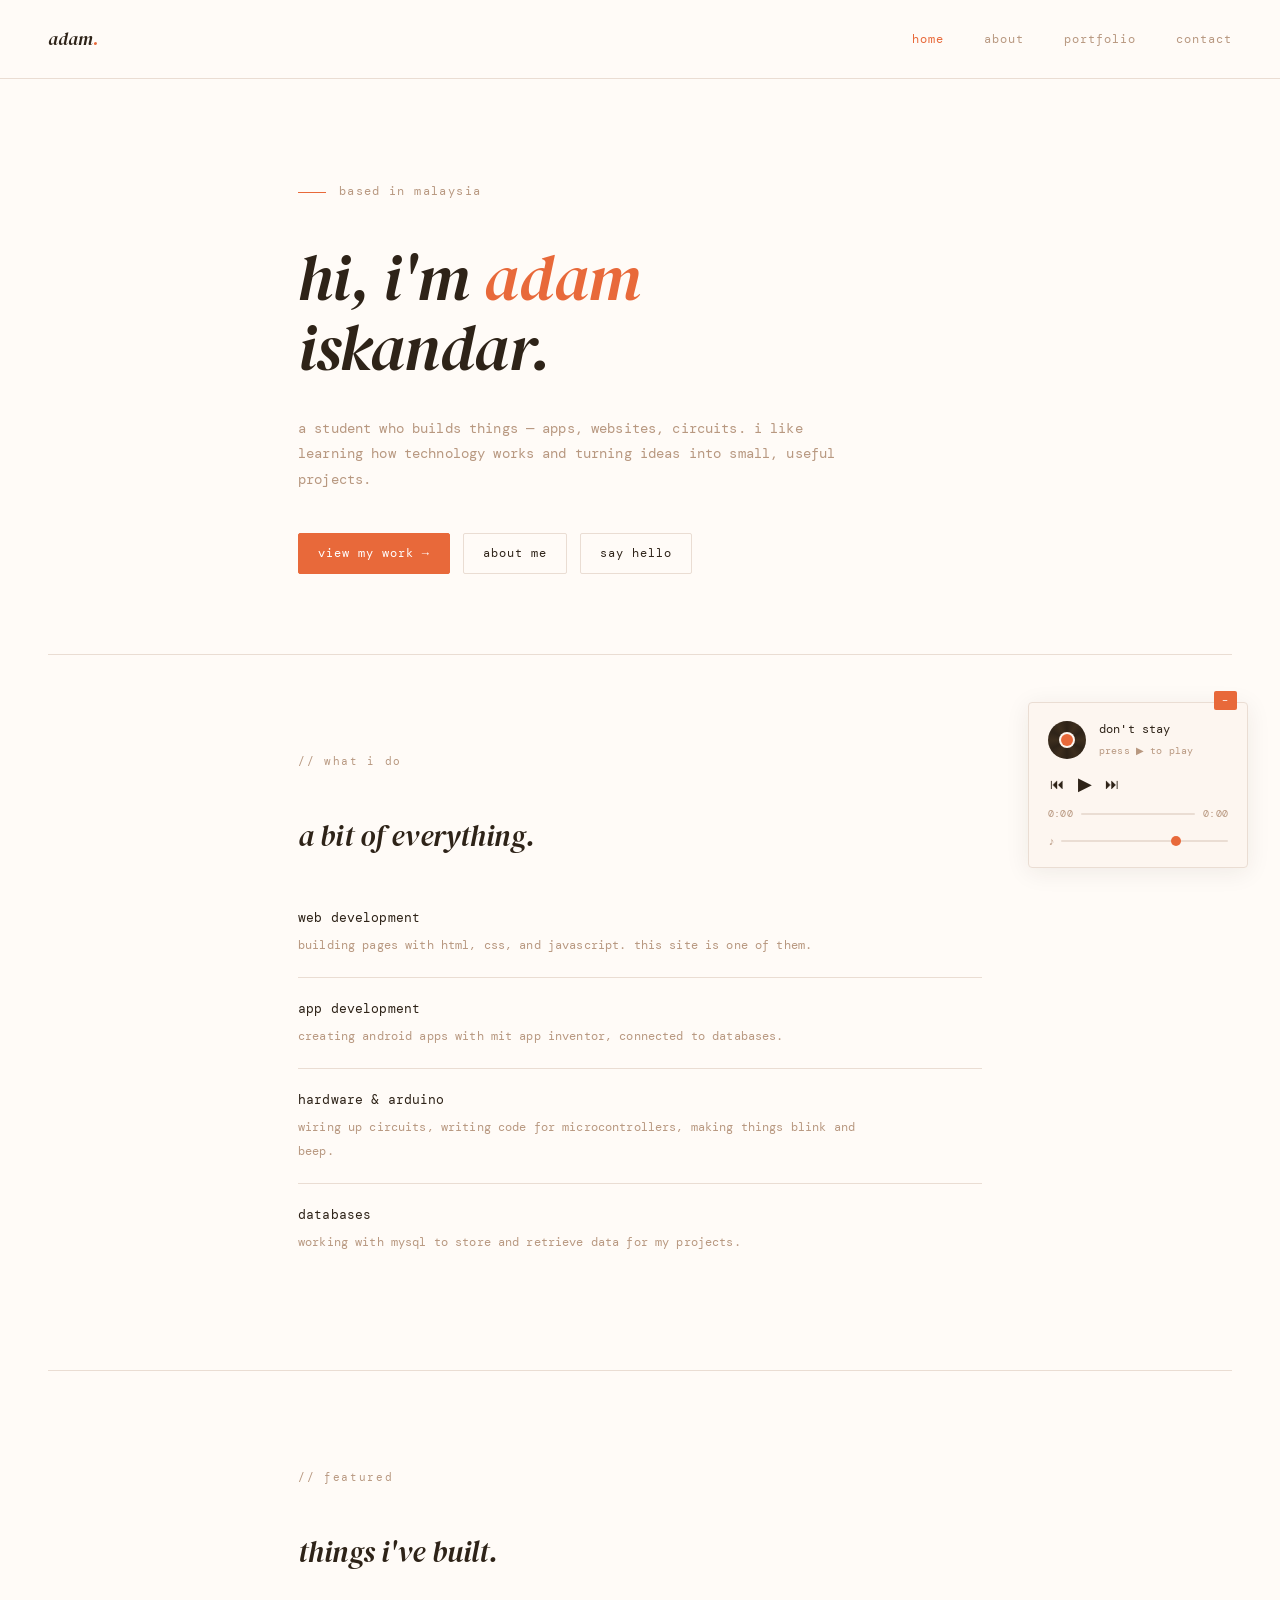
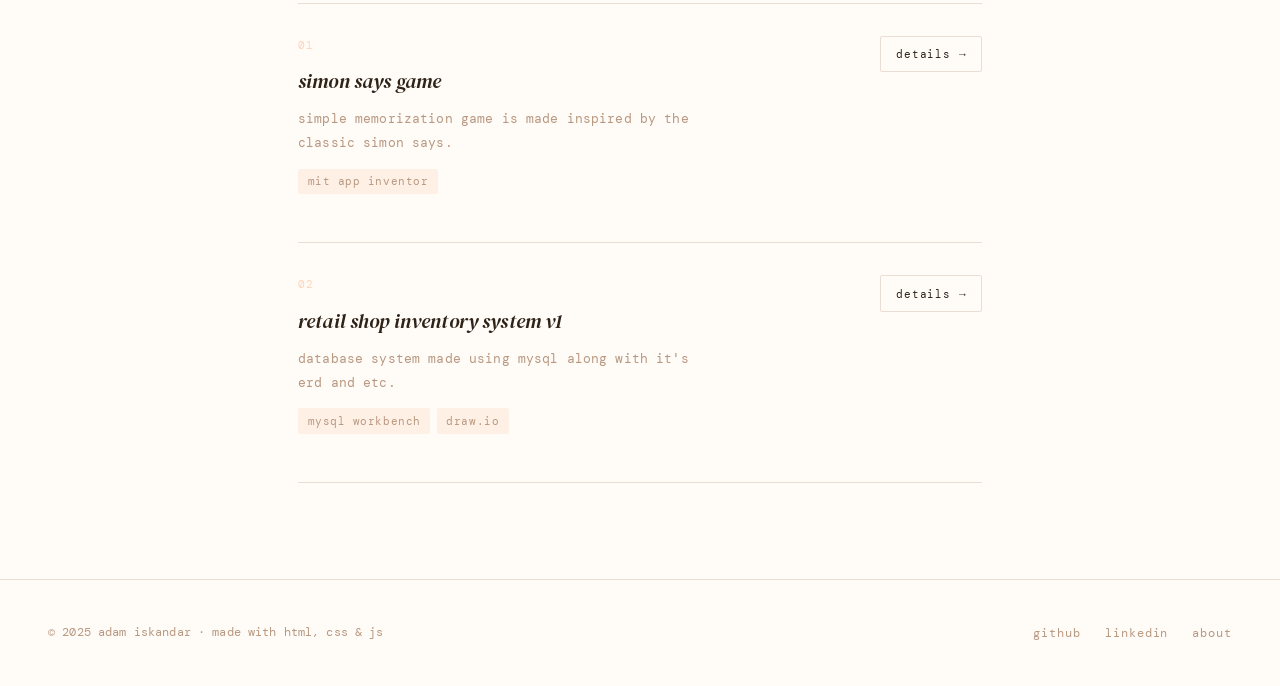
==== index.html @ a031c63f "coding" ====
<!DOCTYPE html>
<html lang="en">
<head>
  <meta charset="UTF-8" />
  <meta name="viewport" content="width=device-width, initial-scale=1.0" />
  <title>adam iskandar</title>
  <link rel="stylesheet" href="style.css" />
</head>
<body>

<!-- ========== NAV ========== -->
<nav>
  <div class="nav-logo">adam<span>.</span></div>
  <ul class="nav-links" id="nav-links">
    <li><a href="index.html" class="active">home</a></li>
    <li><a href="about.html">about</a></li>
    <li><a href="portfolio.html">portfolio</a></li>
    <li><a href="contact.html">contact</a></li>
  </ul>
  <button class="hamburger" id="hamburger" aria-label="menu">
    <span></span><span></span><span></span>
  </button>
</nav>

<div class="page-wrap">

  <!-- ========== HERO ========== -->
  <div class="hero fade-in">

    <div class="hero-eyebrow">based in malaysia</div>

    <div class="hero-photo-wrap">
      <img
        src="images/photo.jpg"
        alt="adam iskandar"
        class="hero-photo"
        onerror="this.style.display='none'"
      />
    </div>

    <h1 class="display-title">
      hi, i'm <span>adam</span><br />
      iskandar.
    </h1>

    <div class="hero-bio">
      <p>
        a student who builds things — apps, websites, circuits.
        i like learning how technology works and turning ideas into
        small, useful projects.
      </p>
    </div>

    <div class="hero-links">
      <a href="portfolio.html" class="btn btn-solid">view my work →</a>
      <a href="about.html"     class="btn btn-ghost">about me</a>
      <a href="contact.html"   class="btn btn-ghost">say hello</a>
    </div>

  </div>

  <hr class="section-divider" />

  <!-- ========== WHAT I DO ========== -->
  <div class="section fade-in">
    <span class="section-label">// what i do</span>
    <h2>a bit of everything.</h2>

    <div style="margin-top:1.5rem;">

      <div style="padding:1.2rem 0; border-bottom:1px solid var(--line);">
        <div style="font-size:0.8rem; color:var(--text); margin-bottom:0.3rem;">web development</div>
        <p style="font-size:0.78rem;">building pages with html, css, and javascript. this site is one of them.</p>
      </div>

      <div style="padding:1.2rem 0; border-bottom:1px solid var(--line);">
        <div style="font-size:0.8rem; color:var(--text); margin-bottom:0.3rem;">app development</div>
        <p style="font-size:0.78rem;">creating android apps with mit app inventor, connected to databases.</p>
      </div>

      <div style="padding:1.2rem 0; border-bottom:1px solid var(--line);">
        <div style="font-size:0.8rem; color:var(--text); margin-bottom:0.3rem;">hardware & arduino</div>
        <p style="font-size:0.78rem;">wiring up circuits, writing code for microcontrollers, making things blink and beep.</p>
      </div>

      <div style="padding:1.2rem 0;">
        <div style="font-size:0.8rem; color:var(--text); margin-bottom:0.3rem;">databases</div>
        <p style="font-size:0.78rem;">working with mysql to store and retrieve data for my projects.</p>
      </div>

    </div>

  </div>

  <hr class="section-divider" />

  <!-- ========== FEATURED ========== -->
  <div class="section fade-in">
    <span class="section-label">// featured</span>
    <h2>things i've built.</h2>

    <div class="project-list">

      <div class="project-item">
        <div>
          <div class="project-num">01</div>
          <div class="project-title">simon says game</div>
          <p class="project-desc">simple memorization game is made inspired by the classic simon says.</p>
          <div class="project-tools">
            <span class="tool-tag">mit app inventor</span>
          </div>
        </div>
        <div class="project-btns">
          <a href="portfolio.html" class="btn btn-ghost">details →</a>
        </div>
      </div>

      <div class="project-item">
        <div>
          <div class="project-num">02</div>
          <div class="project-title">retail shop inventory system v1</div>
          <p class="project-desc">database system made using mysql along with it's erd and etc.</p>
          <div class="project-tools">
            <span class="tool-tag">mysql workbench</span>
            <span class="tool-tag">draw.io</span>
          </div>
        </div>
        <div class="project-btns">
          <a href="portfolio.html" class="btn btn-ghost">details →</a>
        </div>
      </div>

    </div>
  </div>

  <!-- ========== FOOTER ========== -->
  <footer>
    <p>© 2025 adam iskandar · made with html, css & js</p>
    <ul class="footer-links">
      <li><a href="https://github.com/yourusername" target="_blank">github</a></li>
      <li><a href="https://linkedin.com/in/yourusername" target="_blank">linkedin</a></li>
      <li><a href="about.html">about</a></li>
    </ul>
  </footer>

</div>

<!-- ========== MUSIC PLAYER ========== -->
<div class="music-player" id="music-player">
  <button class="player-toggle" id="player-toggle">−</button>
  <button class="mini-btn" id="mini-btn">♪ music</button>
  <div class="player-header">
    <div class="vinyl" id="vinyl"></div>
    <div class="player-info">
      <div class="player-track" id="track-label">lofi beats</div>
      <div class="player-status" id="player-status">press ▶ to play</div>
    </div>
  </div>
  <div class="player-controls">
    <button class="ctrl-btn" id="prev-btn">⏮</button>
    <button class="ctrl-btn play-btn" id="play-btn">▶</button>
    <button class="ctrl-btn" id="next-btn">⏭</button>
  </div>
  <div class="progress-wrap">
    <span class="time-label" id="current-time">0:00</span>
    <div class="progress-bar" id="progress-bar">
      <div class="progress-fill" id="progress-fill"></div>
    </div>
    <span class="time-label" id="total-time">0:00</span>
  </div>
  <div class="volume-wrap">
    <span>♪</span>
    <input type="range" class="volume-slider" id="volume-slider" min="0" max="1" step="0.05" value="0.7" />
  </div></div>

<script src="main.js"></script>
</body>
</html>
---- style.css ----
/* ============================================
   adam iskandar — portfolio
   lo-fi minimalist · soft orange + white
   ============================================ */

@import url('https://fonts.googleapis.com/css2?family=DM+Serif+Display:ital@0;1&family=DM+Mono:wght@300;400;500&display=swap');

/* ---- tokens ---- */
:root {
  --bg:          #FFFBF7;
  --orange:      #E8693A;
  --peach:       #FFD4B8;
  --peach-light: #FFF0E6;
  --text:        #2E2318;
  --muted:       #B89880;
  --line:        #EADDD3;
  --white:       #FFFFFF;
  --player-bg:   #FDF6F0;
}

/* ---- reset ---- */
*, *::before, *::after { box-sizing: border-box; margin: 0; padding: 0; }

html { scroll-behavior: smooth; }

body {
  font-family: 'DM Mono', monospace;
  background-color: var(--bg);
  color: var(--text);
  font-size: 14px;
  line-height: 1.8;
  letter-spacing: 0.01em;
}

/* all text lowercase via CSS */
body, nav, h1, h2, h3, h4, p, a, span, button, label {
  text-transform: lowercase;
}

a { text-decoration: none; color: inherit; }
img { max-width: 100%; display: block; }

/* ---- NAV ---- */
nav {
  position: fixed;
  top: 0; left: 0; right: 0;
  z-index: 200;
  display: flex;
  align-items: center;
  justify-content: space-between;
  padding: 1.4rem 3rem;
  background-color: var(--bg);
  border-bottom: 1px solid var(--line);
}

.nav-logo {
  font-family: 'DM Serif Display', serif;
  font-style: italic;
  font-size: 1.15rem;
  color: var(--text);
  letter-spacing: 0;
  text-transform: lowercase;
}

.nav-logo span { color: var(--orange); }

.nav-links {
  display: flex;
  list-style: none;
  gap: 2.5rem;
}

.nav-links a {
  font-size: 0.78rem;
  color: var(--muted);
  letter-spacing: 0.08em;
  transition: color 0.2s;
}

.nav-links a:hover,
.nav-links a.active {
  color: var(--orange);
}

/* mobile hamburger */
.hamburger {
  display: none;
  flex-direction: column;
  gap: 5px;
  background: none;
  border: none;
  cursor: pointer;
  padding: 4px;
}
.hamburger span {
  display: block;
  width: 22px;
  height: 1.5px;
  background: var(--text);
  border-radius: 2px;
  transition: all 0.3s;
}

/* ---- PAGE WRAPPER ---- */
.page-wrap {
  padding-top: 70px; /* offset for fixed nav */
}

/* ---- SECTIONS ---- */
.section {
  padding: 6rem 3rem;
  max-width: 780px;
  margin: 0 auto;
}

.section-wide {
  padding: 6rem 3rem;
  max-width: 1000px;
  margin: 0 auto;
}

.section-divider {
  border: none;
  border-top: 1px solid var(--line);
  margin: 0 3rem;
}

.section-label {
  font-size: 0.7rem;
  letter-spacing: 0.15em;
  color: var(--muted);
  margin-bottom: 2.5rem;
  display: block;
}

/* ---- TYPOGRAPHY ---- */
.display-title {
  font-family: 'DM Serif Display', serif;
  font-style: italic;
  font-size: clamp(2.4rem, 6vw, 4rem);
  line-height: 1.1;
  font-weight: 400;
  letter-spacing: -0.01em;
  text-transform: lowercase;
}

.display-title span { color: var(--orange); }

h2 {
  font-family: 'DM Serif Display', serif;
  font-style: italic;
  font-size: 1.8rem;
  font-weight: 400;
  margin-bottom: 1.5rem;
  text-transform: lowercase;
}

p {
  color: var(--muted);
  font-size: 0.85rem;
  line-height: 1.9;
  max-width: 560px;
}

/* ---- BUTTONS ---- */
.btn {
  display: inline-block;
  font-family: 'DM Mono', monospace;
  font-size: 0.75rem;
  letter-spacing: 0.08em;
  padding: 0.55rem 1.2rem;
  border-radius: 2px;
  border: 1px solid transparent;
  cursor: pointer;
  transition: all 0.2s;
  text-transform: lowercase;
}

.btn-solid {
  background: var(--orange);
  color: var(--white);
  border-color: var(--orange);
}
.btn-solid:hover {
  background: #d15a2d;
  border-color: #d15a2d;
}

.btn-ghost {
  background: transparent;
  color: var(--text);
  border-color: var(--line);
}
.btn-ghost:hover {
  border-color: var(--orange);
  color: var(--orange);
}

/* ---- HERO ---- */
.hero {
  padding: 7rem 3rem 5rem;
  max-width: 780px;
  margin: 0 auto;
}

.hero-eyebrow {
  font-size: 0.72rem;
  color: var(--muted);
  letter-spacing: 0.12em;
  margin-bottom: 1.8rem;
  display: flex;
  align-items: center;
  gap: 0.8rem;
}

.hero-eyebrow::before {
  content: '';
  display: inline-block;
  width: 28px;
  height: 1px;
  background: var(--orange);
}

.hero-photo-wrap {
  margin: 2.5rem 0;
}

.hero-photo {
  width: 96px;
  height: 96px;
  border-radius: 50%;
  object-fit: cover;
  border: 2px solid var(--peach);
}

.hero-bio {
  margin: 2rem 0 2.5rem;
}

.hero-links {
  display: flex;
  gap: 0.8rem;
  flex-wrap: wrap;
  margin-top: 2rem;
}

/* ---- ABOUT ---- */
.about-grid {
  display: grid;
  grid-template-columns: 1fr 1fr;
  gap: 4rem;
  align-items: start;
}

.skills-list {
  list-style: none;
  margin-top: 0.5rem;
}

.skills-list li {
  font-size: 0.8rem;
  color: var(--muted);
  padding: 0.55rem 0;
  border-bottom: 1px solid var(--line);
  display: flex;
  align-items: center;
  gap: 0.6rem;
}

.skills-list li::before {
  content: '◦';
  color: var(--orange);
  font-size: 0.9rem;
}

.edu-item {
  margin-bottom: 1.8rem;
}
.edu-item h4 {
  font-size: 0.82rem;
  color: var(--text);
  font-weight: 500;
  margin-bottom: 0.2rem;
  text-transform: lowercase;
}
.edu-item p {
  font-size: 0.76rem;
  color: var(--muted);
}

/* ---- PORTFOLIO ---- */
.filter-bar {
  display: flex;
  gap: 0.6rem;
  flex-wrap: wrap;
  margin-bottom: 3rem;
}

.filter-btn {
  font-family: 'DM Mono', monospace;
  font-size: 0.72rem;
  letter-spacing: 0.1em;
  padding: 0.4rem 1rem;
  background: transparent;
  border: 1px solid var(--line);
  border-radius: 2px;
  color: var(--muted);
  cursor: pointer;
  transition: all 0.2s;
  text-transform: lowercase;
}
.filter-btn:hover,
.filter-btn.active {
  border-color: var(--orange);
  color: var(--orange);
}

/* project list (not cards, lo-fi style) */
.project-list {
  display: flex;
  flex-direction: column;
  gap: 0;
}

.project-item {
  padding: 2rem 0;
  border-bottom: 1px solid var(--line);
  display: grid;
  grid-template-columns: 1fr auto;
  gap: 1.5rem;
  align-items: start;
  transition: opacity 0.2s;
}

.project-item:first-child { border-top: 1px solid var(--line); }

.project-num {
  font-size: 0.68rem;
  color: var(--peach);
  letter-spacing: 0.1em;
  margin-bottom: 0.5rem;
}

.project-title {
  font-family: 'DM Serif Display', serif;
  font-style: italic;
  font-size: 1.25rem;
  font-weight: 400;
  margin-bottom: 0.5rem;
  text-transform: lowercase;
}

.project-desc {
  font-size: 0.8rem;
  color: var(--muted);
  margin-bottom: 0.8rem;
  max-width: 420px;
}

.project-tools {
  display: flex;
  flex-wrap: wrap;
  gap: 0.4rem;
  margin-bottom: 1rem;
}

.tool-tag {
  font-size: 0.68rem;
  color: var(--muted);
  background: var(--peach-light);
  padding: 0.2rem 0.6rem;
  border-radius: 2px;
  letter-spacing: 0.05em;
  text-transform: lowercase;
}

.project-btns {
  display: flex;
  gap: 0.5rem;
  flex-wrap: wrap;
}

.project-btns .btn { font-size: 0.7rem; padding: 0.45rem 0.9rem; }

/* ---- CONTACT ---- */
.contact-list {
  list-style: none;
  margin-top: 1rem;
}
.contact-list li {
  padding: 1rem 0;
  border-bottom: 1px solid var(--line);
  display: flex;
  align-items: center;
  justify-content: space-between;
  gap: 1rem;
}
.contact-list li:first-child { border-top: 1px solid var(--line); }

.contact-label {
  font-size: 0.72rem;
  letter-spacing: 0.1em;
  color: var(--muted);
  min-width: 80px;
}
.contact-value {
  font-size: 0.82rem;
  color: var(--text);
}
.contact-value a:hover { color: var(--orange); }

/* ---- FOOTER ---- */
footer {
  padding: 2.5rem 3rem;
  border-top: 1px solid var(--line);
  display: flex;
  align-items: center;
  justify-content: space-between;
  gap: 1rem;
  flex-wrap: wrap;
}

footer p {
  font-size: 0.72rem;
  color: var(--muted);
  max-width: none;
}

.footer-links {
  display: flex;
  gap: 1.5rem;
  list-style: none;
}

.footer-links a {
  font-size: 0.72rem;
  color: var(--muted);
  letter-spacing: 0.08em;
  transition: color 0.2s;
}

.footer-links a:hover { color: var(--orange); }

/* ---- MUSIC PLAYER ---- */
/* floats bottom-left, lo-fi vinyl style */
.music-player {
  position: fixed;
  bottom: 2rem;
  right: 2rem;
  z-index: 300;
  background: var(--player-bg);
  border: 1px solid var(--line);
  border-radius: 4px;
  padding: 1rem 1.2rem;
  min-width: 220px;
  box-shadow: 0 4px 24px rgba(46,35,24,0.08);
  transition: all 0.3s;
}

.music-player.collapsed {
  min-width: auto;
  padding: 0.8rem;
}

.player-toggle {
  position: absolute;
  top: -12px;
  right: 10px;
  background: var(--orange);
  border: none;
  border-radius: 2px;
  color: white;
  font-family: 'DM Mono', monospace;
  font-size: 0.65rem;
  padding: 0.2rem 0.5rem;
  cursor: pointer;
  text-transform: lowercase;
  letter-spacing: 0.05em;
}

.player-header {
  display: flex;
  align-items: center;
  gap: 0.8rem;
  margin-bottom: 0.8rem;
}

/* vinyl record disc */
.vinyl {
  width: 38px;
  height: 38px;
  border-radius: 50%;
  background: conic-gradient(
    #2E2318 0deg, #3d2e1e 30deg,
    #2E2318 60deg, #3d2e1e 90deg,
    #2E2318 120deg, #3d2e1e 150deg,
    #2E2318 180deg, #3d2e1e 210deg,
    #2E2318 240deg, #3d2e1e 270deg,
    #2E2318 300deg, #3d2e1e 330deg,
    #2E2318 360deg
  );
  position: relative;
  flex-shrink: 0;
  transition: animation 0.3s;
}

.vinyl::after {
  content: '';
  position: absolute;
  top: 50%; left: 50%;
  transform: translate(-50%, -50%);
  width: 12px;
  height: 12px;
  border-radius: 50%;
  background: var(--orange);
  box-shadow: 0 0 0 2px var(--player-bg);
}

.vinyl.spinning {
  animation: spin 3s linear infinite;
}

@keyframes spin {
  from { transform: rotate(0deg); }
  to   { transform: rotate(360deg); }
}

.player-info {
  flex: 1;
  min-width: 0;
}

.player-track {
  font-size: 0.75rem;
  color: var(--text);
  white-space: nowrap;
  overflow: hidden;
  text-overflow: ellipsis;
  text-transform: lowercase;
}

.player-status {
  font-size: 0.65rem;
  color: var(--muted);
  margin-top: 0.1rem;
}

.player-controls {
  display: flex;
  align-items: center;
  gap: 0.6rem;
  margin-bottom: 0.6rem;
}

.ctrl-btn {
  background: none;
  border: none;
  cursor: pointer;
  color: var(--text);
  font-size: 0.9rem;
  padding: 2px;
  transition: color 0.2s;
  line-height: 1;
}
.ctrl-btn:hover { color: var(--orange); }
.ctrl-btn.play-btn { font-size: 1.1rem; }

/* progress bar */
.progress-wrap {
  display: flex;
  align-items: center;
  gap: 0.5rem;
  margin-bottom: 0.5rem;
}

.progress-bar {
  flex: 1;
  height: 2px;
  background: var(--line);
  border-radius: 2px;
  cursor: pointer;
  position: relative;
}

.progress-fill {
  height: 100%;
  background: var(--orange);
  border-radius: 2px;
  width: 0%;
  transition: width 0.1s linear;
}

.time-label {
  font-size: 0.62rem;
  color: var(--muted);
  white-space: nowrap;
}

/* volume */
.volume-wrap {
  display: flex;
  align-items: center;
  gap: 0.4rem;
}

.volume-wrap span { font-size: 0.7rem; color: var(--muted); }

input[type="range"].volume-slider {
  -webkit-appearance: none;
  appearance: none;
  flex: 1;
  height: 2px;
  background: var(--line);
  border-radius: 2px;
  cursor: pointer;
  outline: none;
}
input[type="range"].volume-slider::-webkit-slider-thumb {
  -webkit-appearance: none;
  width: 10px;
  height: 10px;
  border-radius: 50%;
  background: var(--orange);
  cursor: pointer;
}

/* upload hint */
.player-hint {
  font-size: 0.65rem;
  color: var(--muted);
  text-align: center;
  margin-top: 0.4rem;
  line-height: 1.4;
}

.player-file-input { display: none; }

.upload-btn {
  background: none;
  border: 1px solid var(--line);
  border-radius: 2px;
  font-family: 'DM Mono', monospace;
  font-size: 0.68rem;
  color: var(--muted);
  padding: 0.3rem 0.7rem;
  cursor: pointer;
  transition: all 0.2s;
  text-transform: lowercase;
  width: 100%;
  margin-top: 0.5rem;
}
.upload-btn:hover { border-color: var(--orange); color: var(--orange); }

/* collapsed state */
.music-player.collapsed .player-controls,
.music-player.collapsed .progress-wrap,
.music-player.collapsed .volume-wrap,
.music-player.collapsed .player-hint,
.music-player.collapsed .upload-btn,
.music-player.collapsed .player-header { display: none; }

.music-player.collapsed .mini-btn {
  display: flex !important;
  align-items: center;
  gap: 0.5rem;
  background: none;
  border: none;
  cursor: pointer;
  font-family: 'DM Mono', monospace;
  font-size: 0.7rem;
  color: var(--muted);
  text-transform: lowercase;
}

.mini-btn { display: none; }

/* ---- FADE IN ---- */
.fade-in {
  opacity: 0;
  transform: translateY(16px);
  transition: opacity 0.6s ease, transform 0.6s ease;
}
.fade-in.visible {
  opacity: 1;
  transform: translateY(0);
}

/* ---- RESPONSIVE ---- */
@media (max-width: 680px) {
  nav { padding: 1.2rem 1.5rem; }
  .nav-links {
    display: none;
    position: absolute;
    top: 60px; left: 0; right: 0;
    flex-direction: column;
    background: var(--bg);
    padding: 1.5rem;
    gap: 1.2rem;
    border-bottom: 1px solid var(--line);
  }
  .nav-links.open { display: flex; }
  .hamburger { display: flex; }

  .hero, .section, .section-wide { padding: 4rem 1.5rem; }
  .section-divider { margin: 0 1.5rem; }
  footer { padding: 2rem 1.5rem; }

  .about-grid { grid-template-columns: 1fr; gap: 2.5rem; }

  .project-item {
    grid-template-columns: 1fr;
  }

  .music-player {
    bottom: 1rem;
    right: 1rem;
    min-width: 200px;
  }
}
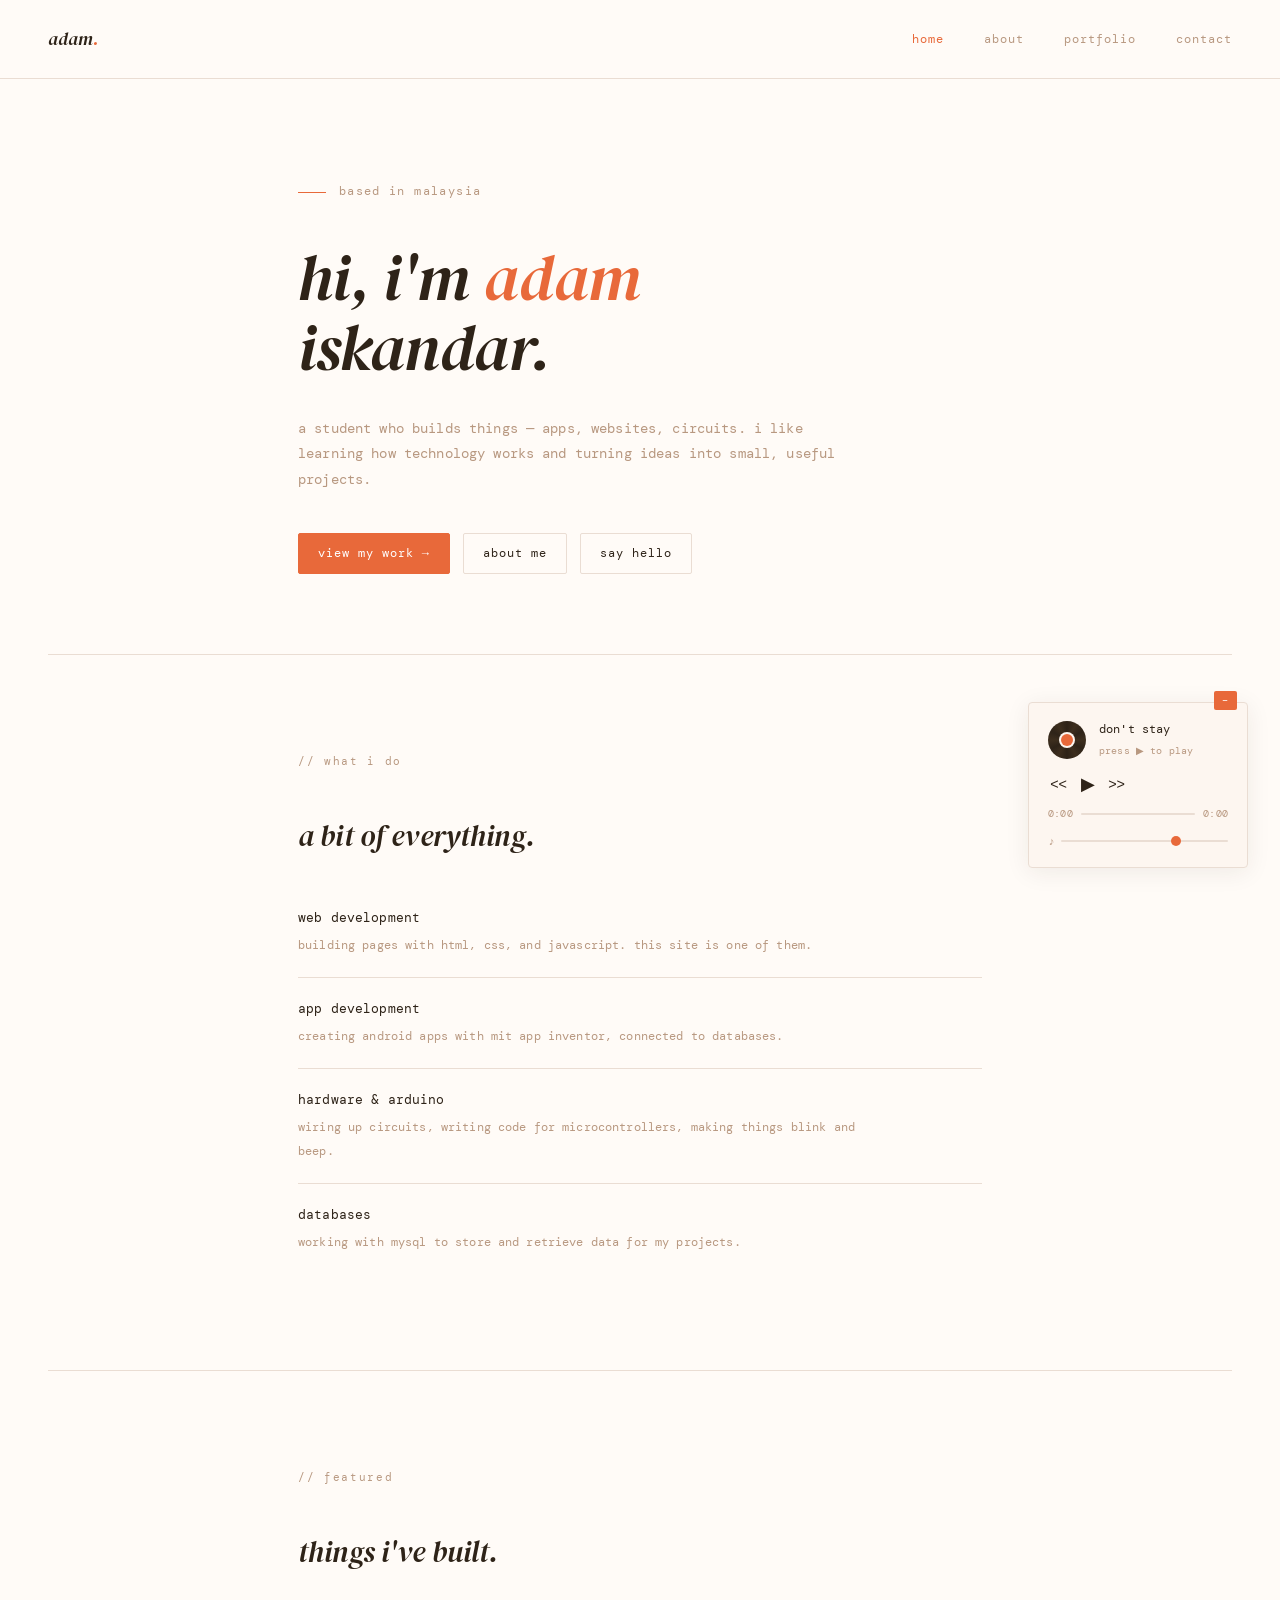
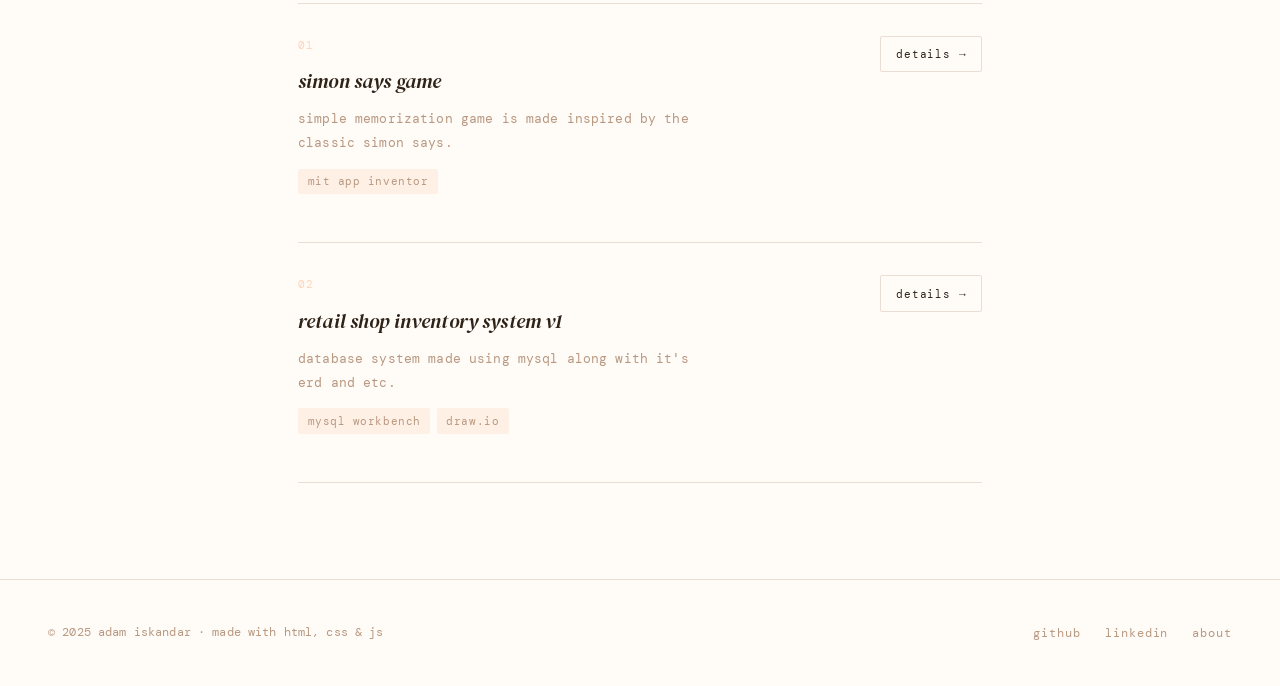
==== commit 9fbd1336: "coding" ====
--- a/index.html
+++ b/index.html
@@ -157,9 +157,9 @@
     </div>
   </div>
   <div class="player-controls">
-    <button class="ctrl-btn" id="prev-btn">⏮</button>
+    <button class="ctrl-btn" id="prev-btn"><<</button>
     <button class="ctrl-btn play-btn" id="play-btn">▶</button>
-    <button class="ctrl-btn" id="next-btn">⏭</button>
+    <button class="ctrl-btn" id="next-btn">>></button>
   </div>
   <div class="progress-wrap">
     <span class="time-label" id="current-time">0:00</span>
